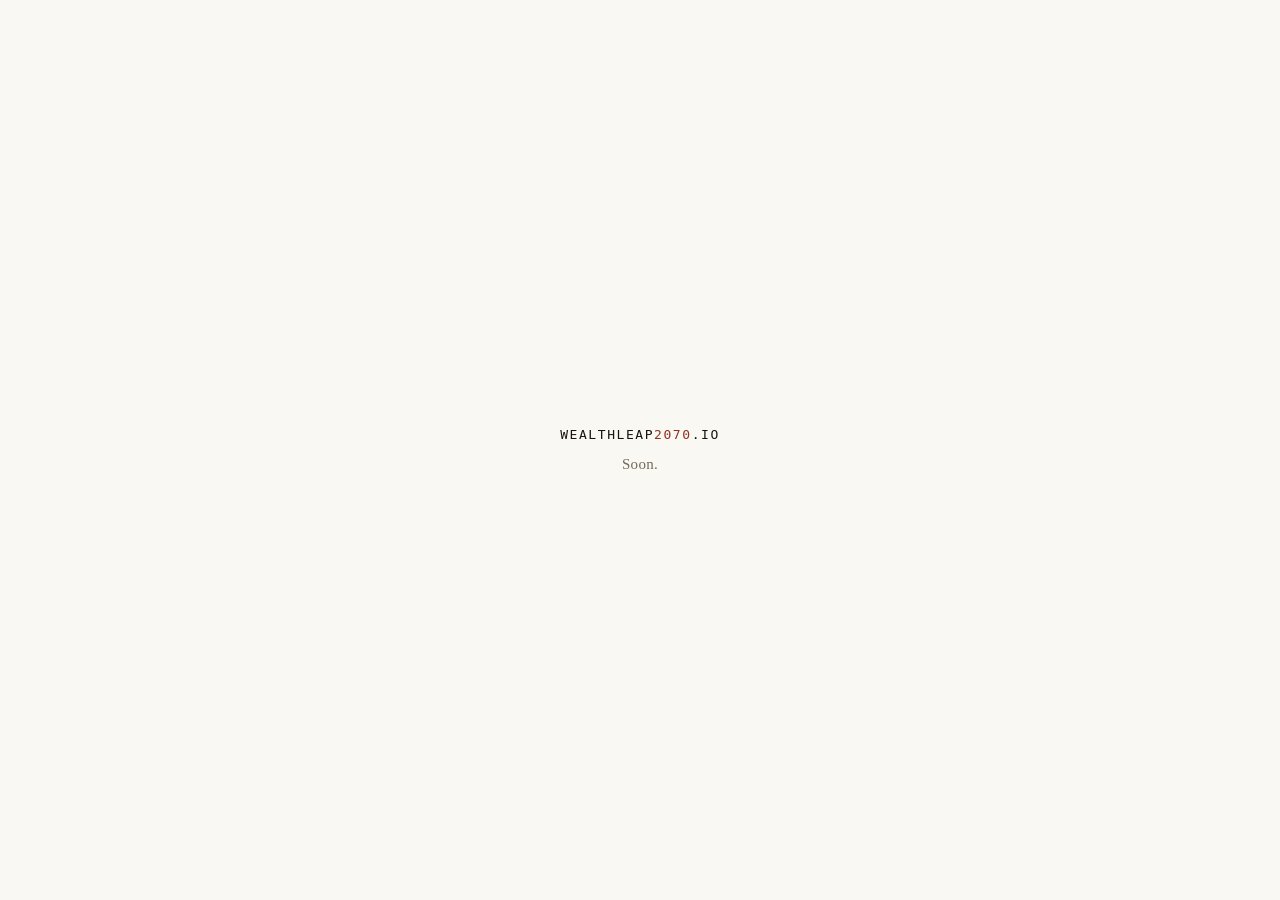
==== index.html @ 7e565f79 "site: initial content + CNAME + .nojekyll" ====
<!DOCTYPE html>
<html lang="en" dir="ltr">
<head>
<meta charset="utf-8">
<meta name="viewport" content="width=device-width, initial-scale=1">
<meta name="color-scheme" content="light">
<title>WealthLeap2070</title>
<meta name="robots" content="noindex">
<style>
  html,body{margin:0;height:100%}
  body{background:#faf8f3;color:#19130d;
    font-family:Georgia,'Times New Roman',serif;
    display:flex;align-items:center;justify-content:center;text-align:center}
  .box{padding:24px}
  .mark{font-family:ui-monospace,Menlo,Consolas,monospace;
    font-size:13px;letter-spacing:.12em;text-transform:uppercase;color:#19130d}
  .mark .dot{color:#8f3221}
  .line{margin-top:14px;color:#73695a;font-size:15px;letter-spacing:.02em}
</style>
</head>
<body>
  <div class="box">
    <div class="mark">WealthLeap<span class="dot">2070</span>.io</div>
    <div class="line">Soon.</div>
  </div>
</body>
</html>
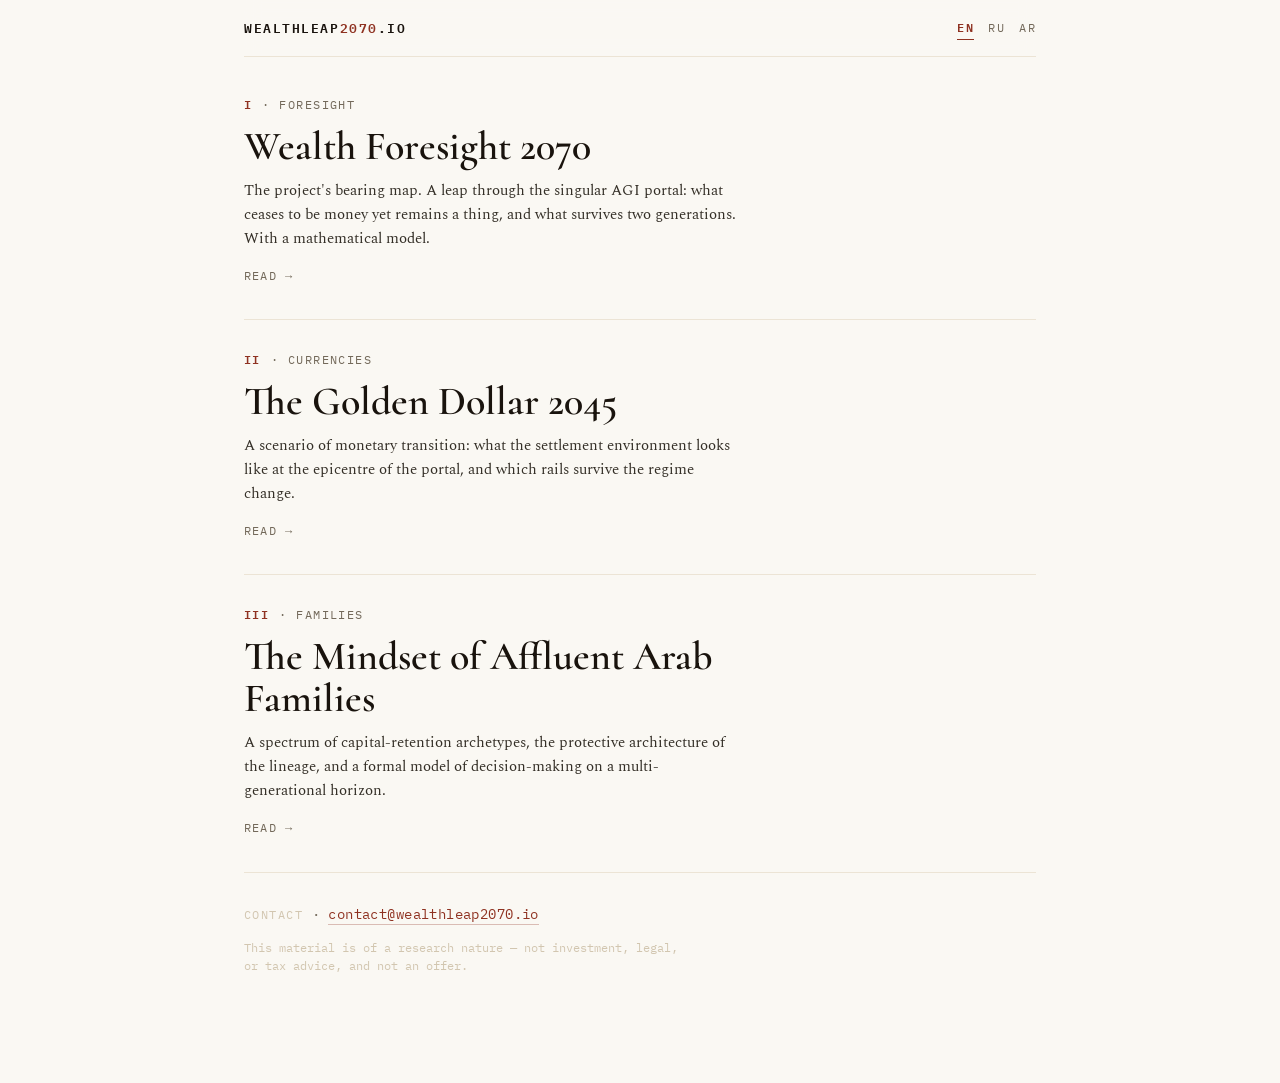
==== commit 35db3ceb: "WL2070 v0: full trilingual site" ====
--- a/index.html
+++ b/index.html
@@ -1,27 +1,11 @@
 <!DOCTYPE html>
-<html lang="en" dir="ltr">
-<head>
-<meta charset="utf-8">
-<meta name="viewport" content="width=device-width, initial-scale=1">
-<meta name="color-scheme" content="light">
+<html lang="en"><head>
+<meta charset="UTF-8">
+<meta name="robots" content="noindex,nofollow">
+<meta http-equiv="refresh" content="0; url=./en/index.html">
+<link rel="canonical" href="https://wealthleap2070.io/en/">
 <title>WealthLeap2070</title>
-<meta name="robots" content="noindex">
-<style>
-  html,body{margin:0;height:100%}
-  body{background:#faf8f3;color:#19130d;
-    font-family:Georgia,'Times New Roman',serif;
-    display:flex;align-items:center;justify-content:center;text-align:center}
-  .box{padding:24px}
-  .mark{font-family:ui-monospace,Menlo,Consolas,monospace;
-    font-size:13px;letter-spacing:.12em;text-transform:uppercase;color:#19130d}
-  .mark .dot{color:#8f3221}
-  .line{margin-top:14px;color:#73695a;font-size:15px;letter-spacing:.02em}
-</style>
-</head>
-<body>
-  <div class="box">
-    <div class="mark">WealthLeap<span class="dot">2070</span>.io</div>
-    <div class="line">Soon.</div>
-  </div>
-</body>
-</html>
+<script>window.location.replace("./en/index.html");</script>
+</head><body>
+<noscript><a href="./en/index.html">Continue to WealthLeap2070 →</a></noscript>
+</body></html>
